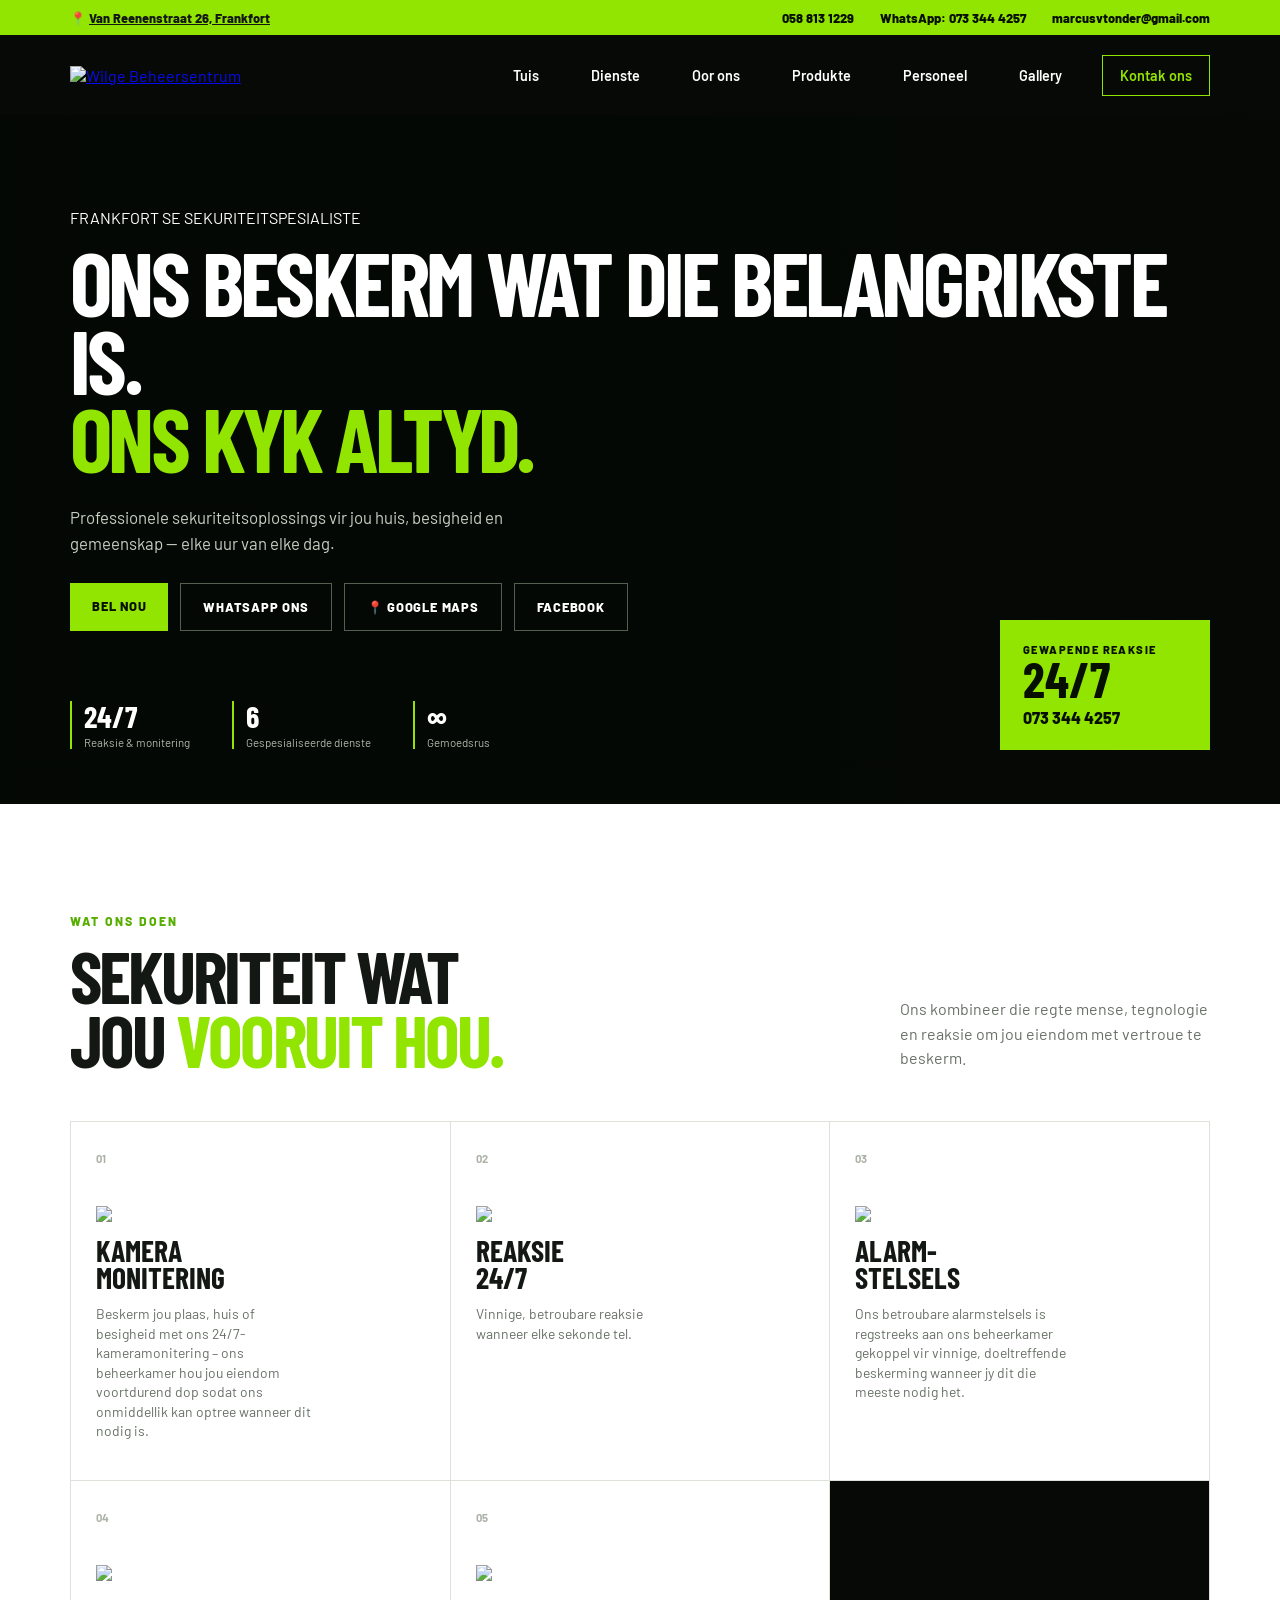
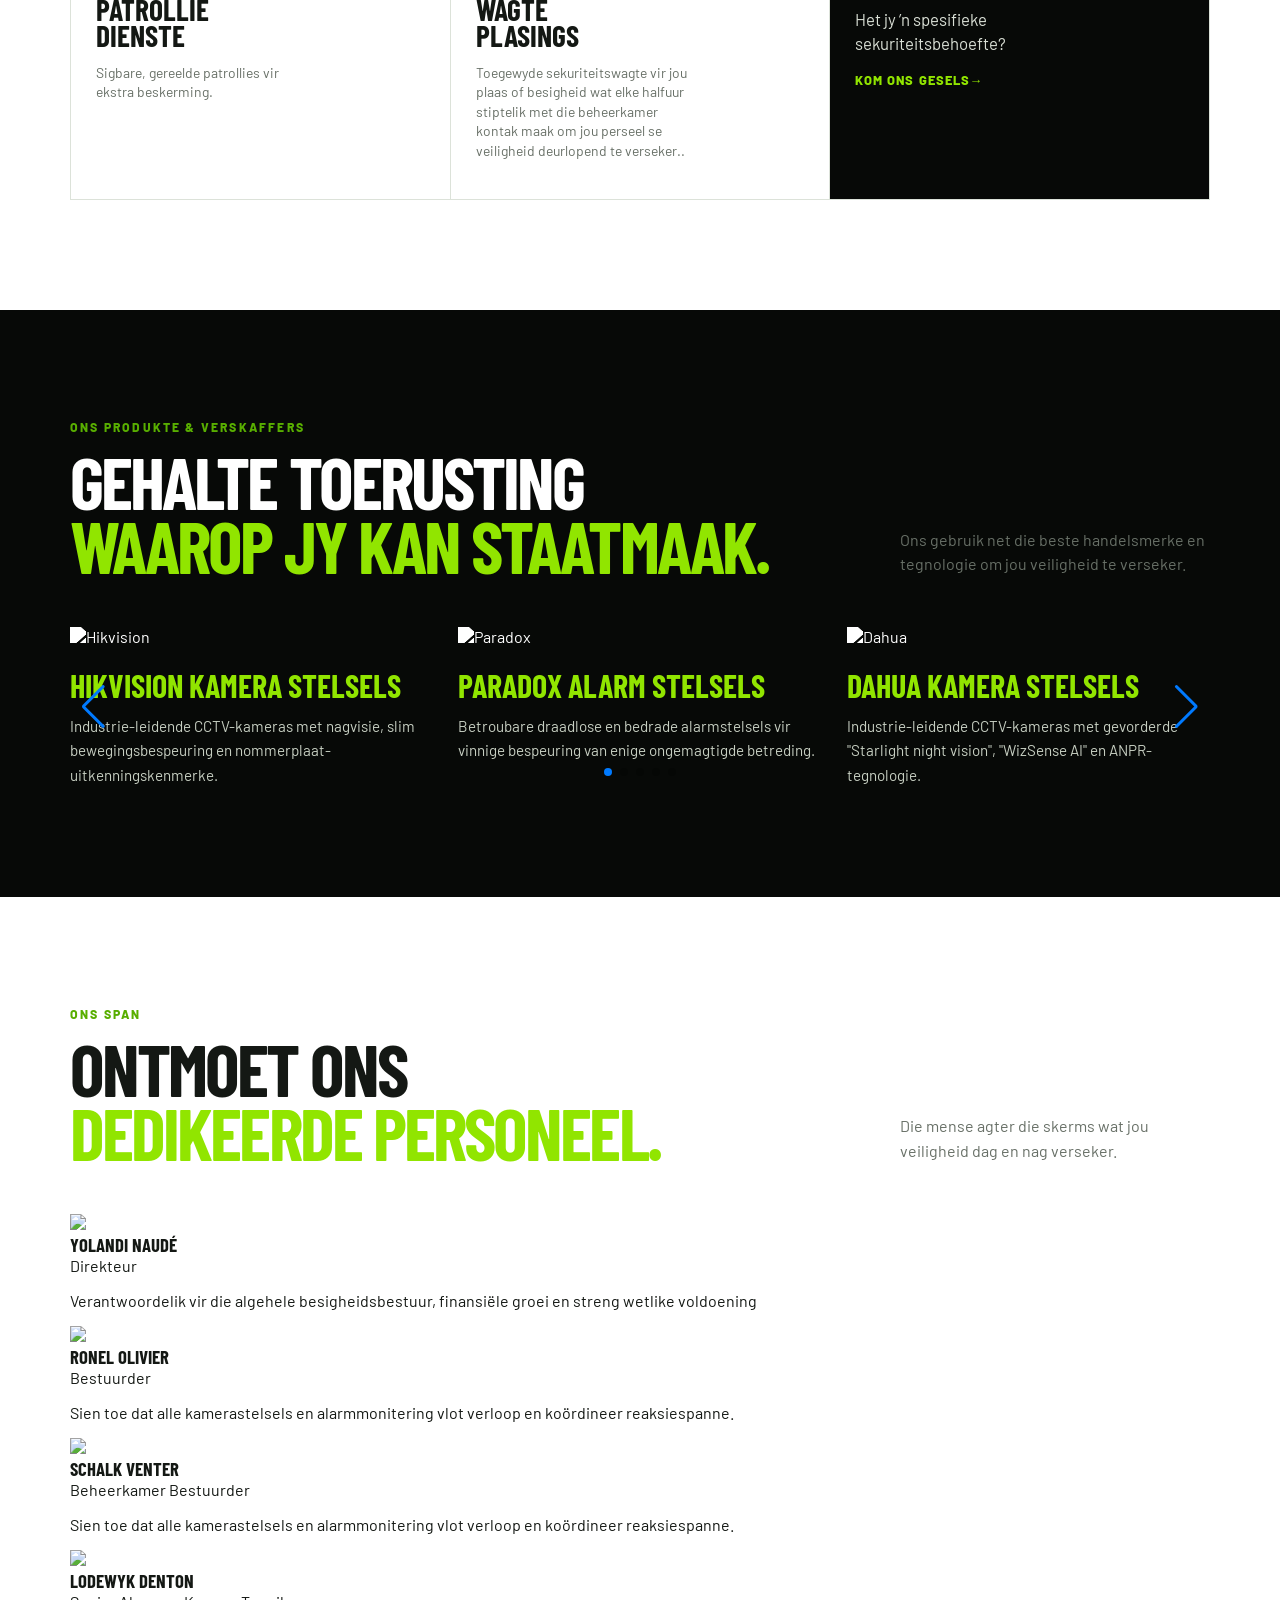
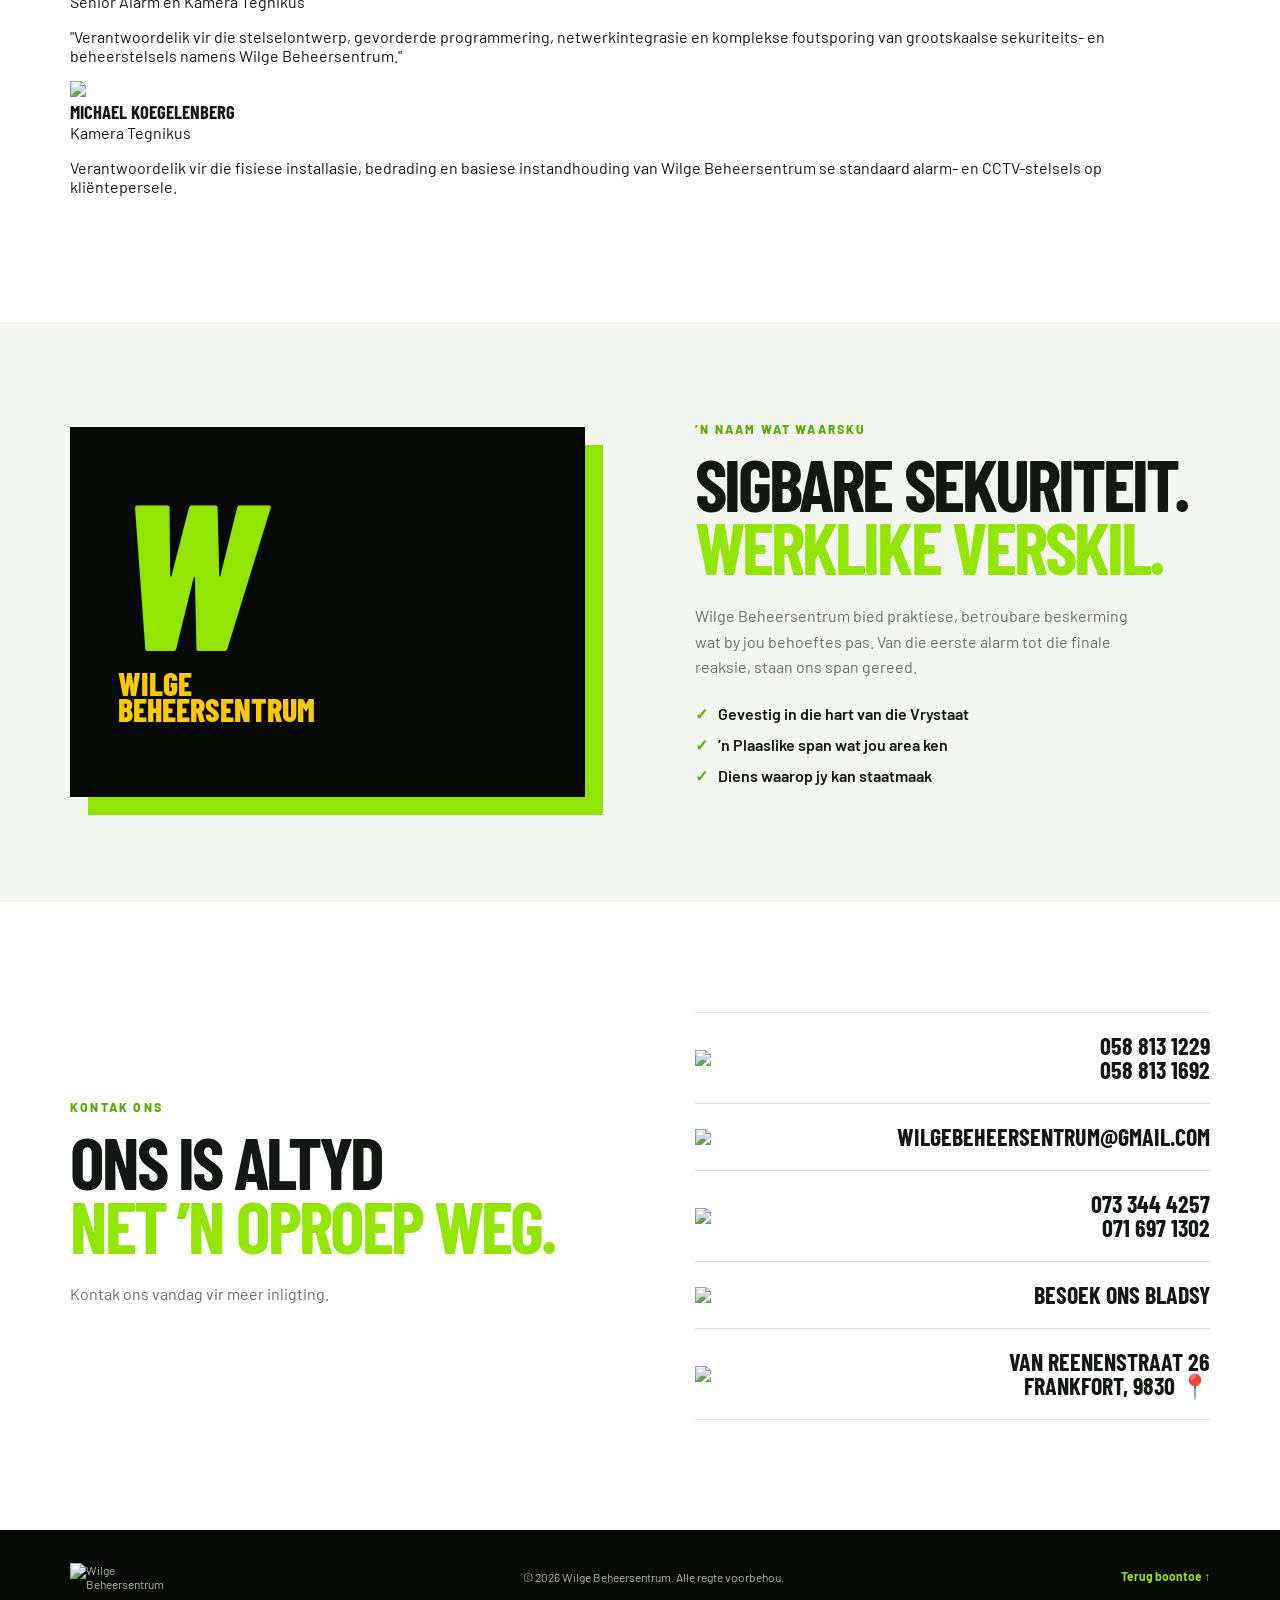
==== index.html @ 07fc5f42 "Add files via upload" ====
<!doctype html>
<html lang="af">
<head>
  <meta charset="UTF-8">
  <meta name="viewport" content="width=device-width, initial-scale=1.0">
  <meta name="description" content="Wilge Beheersentrum — 24/7 sekuriteitsdienste in Frankfort.">
  <title>Wilge Beheersentrum | Jou veiligheid. Ons prioriteit.</title>
  <link rel="preconnect" href="https://fonts.googleapis.com">
  <link rel="preconnect" href="https://fonts.gstatic.com" crossorigin>
  <link href="https://fonts.googleapis.com/css2?family=Barlow:wght@400;500;600;700;800&family=Barlow+Condensed:wght@600;700;800&display=swap" rel="stylesheet">
  <link rel="stylesheet" href="styles.css">
  <link rel="stylesheet" href="hero-background.css">
  <link rel="stylesheet" href="https://cdn.jsdelivr.net/npm/swiper@11/swiper-bundle.min.css" />
</head>

<body>
  <div class="topbar">
    <div class="wrap">
      <span>📍 <a href="https://www.google.com/maps/search/?api=1&query=26+Van+Reenen+St,+Frankfort,+9830" target="_blank" style="color: inherit; text-decoration: underline;">Van Reenenstraat 26, Frankfort</a></span>
      <a href="tel:+27588131229">058 813 1229</a>
      <a href="https://wa.me/27733444257" target="_blank">WhatsApp: 073 344 4257</a>
      <a href="mailto:marcusvtonder@gmail.com"> marcusvtonder@gmail.com </a>
      </a>
    </div>
  </div>

  <header>
    <div class="wrap nav">
      <a href="#tuis" class="logo">
        <img src="images/wilge-logo.jpeg" alt="Wilge Beheersentrum">
      </a>

      <nav>
  <a href="#tuis">Tuis</a>
  <a href="#dienste">Dienste</a>
  <a href="#oor-ons">Oor ons</a>
  <a href="#produkte">Produkte</a>
  <a href="#personeel">Personeel</a>
  <a href="gallery.html">Gallery</a>
  <a href="#kontak" class="contact-button">Kontak ons</a>
</nav>
    </div>
  </header>

  <main>
    <section id="tuis" class="hero">
      <div class="wrap hero-content"
        <p class="eyebrow">FRANKFORT SE SEKURITEITSPESIALISTE</p>
        <h1>Ons beskerm wat die belangrikste is.<br><em>Ons kyk altyd.</em></h1>
        <p class="intro">
          Professionele sekuriteitsoplossings vir jou huis, besigheid en
          gemeenskap — elke uur van elke dag.
        </p>

        <div class="buttons">
          <a class="button primary" href="tel:+27588131229">Bel nou</a>
          <a class="button secondary" href="https://wa.me/27733444257" target="_blank">WhatsApp Ons</a>
          <a class="button secondary" href="https://www.google.com/maps/search/?api=1&query=26+Van+Reenen+St,+Frankfort,+9830" target="_blank">📍 Google Maps</a>
          <a class="button secondary" href="https://www.facebook.com/profile.php?id=100090450564990" target="_blank">Facebook</a>
        </div>

        <div class="stats">
          <div><strong>24/7</strong><span>Reaksie & monitering</span></div>
          <div><strong>6</strong><span>Gespesialiseerde dienste</span></div>
          <div><strong>∞</strong><span>Gemoedsrus</span></div>
        </div>
      </div>

      <aside class="emergency">
        <span>GEWAPENDE REAKSIE</span>
        <strong>24/7</strong>
        <a href="tel:+27733444257">073 344 4257</a>
      </aside>
    </section>

    <section id="dienste" class="section services">
      <div class="wrap">
        <div class="heading">
          <div>
            <p class="eyebrow green">WAT ONS DOEN</p>
            <h2>Sekuriteit wat<br>jou <em>vooruit hou.</em></h2>
          </div>
          <p>Ons kombineer die regte mense, tegnologie en reaksie om jou eiendom met vertroue te beskerm.</p>
        </div>

        <div class="service-grid">
          <article>
            <b>01</b><i> <img src="images/security-camera.png" width="65"></i>
            <h3>Kamera<br>Monitering</h3>
            <p>Beskerm jou plaas, huis of besigheid met ons 24/7-kameramonitering – ons beheerkamer hou jou eiendom 
              voortdurend dop sodat ons onmiddellik kan optree wanneer dit nodig is.</p>
          </article>
          <article>
            <b>02</b><i> <img src="images/24-7.png" width="65"></i>
            <h3>Reaksie<br>24/7</h3>
            <p>Vinnige, betroubare reaksie wanneer elke sekonde tel.</p>
          </article>
          <article>
            <b>03</b><i> <img src="images/alarm.png" width="65"></i>
            <h3>Alarm-<br>stelsels</h3>
            <p>Ons betroubare alarmstelsels is regstreeks aan ons beheerkamer gekoppel vir vinnige, doeltreffende 
              beskerming wanneer jy dit die meeste nodig het.</p>
          </article>
          <article>
            <b>04</b><i> <img src="images/shield.png" width="65"></i>
            <h3>Patrollie<br>Dienste</h3>
            <p>Sigbare, gereelde patrollies vir ekstra beskerming.</p>
          </article>
          <article>
            <b>05</b><i><img src="images/security-agent.png" width="65"></i>
            <h3>Wagte<br>Plasings</h3>
            <p>Toegewyde sekuriteitswagte vir jou plaas of besigheid wat elke halfuur stiptelik met die beheerkamer 
              kontak maak om jou perseel se veiligheid deurlopend te verseker..</p>
          </article>
          <article class="service-cta">
            <p>Het jy ’n spesifieke sekuriteitsbehoefte?</p>
            <a href="#kontak">Kom ons gesels→</a> 
          </article>
        </div>
      </div>
    </section>


    <section id="produkte" class="section products-slider-section">
      <div class="wrap">
        <div class="heading">
          <div>
            <p class="eyebrow green">ONS PRODUKTE & VERSKAFFERS</p>
            <h2>Gehalte toerusting<br><em>waarop jy kan staatmaak.</em></h2>
          </div>
          <p>Ons gebruik net die beste handelsmerke en tegnologie om jou veiligheid te verseker.</p>
        </div>

        <!-- Swiper Carousel Container -->
        <div class="swiper mySwiper">
          <div class="swiper-wrapper">

            <!-- Produk 1 -->
            <div class="swiper-slide">
              <div class="slide-content">
                <img src="images/hikvision.png" alt="Hikvision">
                <h3>Hikvision Kamera Stelsels</h3>
                <p>Industrie-leidende CCTV-kameras met nagvisie, slim bewegingsbespeuring en nommerplaat-uitkenningskenmerke.</p>
              </div>
            </div>

            <!-- Produk 2 -->
            <div class="swiper-slide">
              <div class="slide-content">
                <img src="images/paradox.png" alt="Paradox">
                <h3>Paradox Alarm Stelsels</h3>
                <p>Betroubare draadlose en bedrade alarmstelsels vir vinnige bespeuring van enige ongemagtigde betreding.</p>
              </div>
            </div>

            <!-- Produk 3 -->
            <div class="swiper-slide">
              <div class="slide-content">
                <img src="images/dahua.png" alt="Dahua">
                <h3>Dahua Kamera Stelsels</h3>
                <p>Industrie-leidende CCTV-kameras met gevorderde "Starlight night vision", "WizSense AI" en ANPR-tegnologie.</p>
              </div>
            </div>

            <!-- Produk 4 (Voorbeeld van ekstra produk) -->
            <div class="swiper-slide">
              <div class="slide-content">
                <h3>Toegangsbeheer</h3>
                <p>Moderne biometriese en elektroniese hek- en deurbeheerstelsels vir veilige toegang tot jou perseel.</p>
              </div>
            </div>  

              <!-- Produk 4 (Voorbeeld van ekstra produk) -->
            <div class="swiper-slide">
              <div class="slide-content">
                <h3>Tiandy Kamera Stelsels</h3>
                <p>Moderne biometriese en elektroniese hek- en deurbeheerstelsels vir veilige toegang tot jou perseel.</p>
              </div>
            </div>
            

          </div>

          <!-- Navigasie Knoppies en Kolletjies -->
          <div class="swiper-pagination"></div>
          <div class="swiper-button-next"></div>
          <div class="swiper-button-prev"></div>
        </div>

      </div>
    </section>


    <section id="personeel" class="section staff">
      <div class="wrap">
        <div class="heading">
          <div>
            <p class="eyebrow green">ONS SPAN</p>
            <h2>Ontmoet ons<br><em>dedikeerde personeel.</em></h2>
          </div>
          <p>Die mense agter die skerms wat jou veiligheid dag en nag verseker.</p>
        </div>


        <div class="staff-grid">
          <!-- Personeellid 1 -->
          <article class="staff-card">
            <div class="staff-photo">
              <!-- Plaas jou foto se naam hier onder, of gebruik 'n placeholder -->
              <img src="images/personeel-1.jpg">
            </div>
            <div class="staff-info">
              <h3> YOLANDI NAUDÉ </h3>
              <span class="role"> Direkteur </span>
              <p> Verantwoordelik vir die algehele besigheidsbestuur, finansiële groei en streng wetlike voldoening </p>
            </div>
          </article>


        <div class="staff-grid">
          <!-- Personeellid 2 -->
          <article class="staff-card">
            <div class="staff-photo">
              <!-- Plaas jou foto se naam hier onder, of gebruik 'n placeholder -->
              <img src="images/personeel-1.jpg">
            </div>
            <div class="staff-info">
              <h3> RONEL OLIVIER </h3>
              <span class="role"> Bestuurder</span>
              <p>Sien toe dat alle kamerastelsels en alarmmonitering vlot verloop en koördineer reaksiespanne.</p>
            </div>
          </article>


        <div class="staff-grid">
          <!-- Personeellid 3 -->
          <article class="staff-card">
            <div class="staff-photo">
              <!-- Plaas jou foto se naam hier onder, of gebruik 'n placeholder -->
              <img src="images/personeel-1.jpg"
            </div>
            <div class="staff-info">
              <h3> SCHALK VENTER</h3>
              <span class="role">Beheerkamer Bestuurder</span>
              <p>Sien toe dat alle kamerastelsels en alarmmonitering vlot verloop en koördineer reaksiespanne.</p>
            </div>
          </article>

          <!-- Personeellid 4 -->
          <article class="staff-card">
            <div class="staff-photo">
              <img src="images/personeel-2.jpg">
            </div>
            <div class="staff-info">
              <h3> LODEWYK DENTON </h3>
              <span class="role"> Senior Alarm en Kamera Tegnikus </span>
              <p> "Verantwoordelik vir die stelselontwerp, gevorderde programmering, netwerkintegrasie en komplekse foutsporing van 
                grootskaalse sekuriteits- en beheerstelsels namens Wilge Beheersentrum."</p>
            </div>
          </article>

          <!-- Personeellid 5 -->
          <article class="staff-card">
            <div class="staff-photo">
              <img src="images/personeel-3.jpg">
            </div>
            <div class="staff-info">
              <h3> MICHAEL KOEGELENBERG</h3>
              <span class="role"> Kamera Tegnikus </span>
              <p> Verantwoordelik vir die fisiese installasie, bedrading en basiese instandhouding van Wilge Beheersentrum se 
                standaard alarm- en CCTV-stelsels op kliëntepersele.</p>
            </div>
          </article>
        </div>
      </div>
    </section>

    <section id="oor-ons" class="about">
      <div class="wrap about-grid">
        <div class="brand-panel">
          <span>W</span>
          <p>Wilge<br>Beheersentrum</p>
        </div>

        <div>
          <p class="eyebrow green">’N NAAM WAT WAARSKU</p>
          <h2>Sigbare sekuriteit.<br><em>Werklike verskil.</em></h2>
          <p class="body-copy">
            Wilge Beheersentrum bied praktiese, betroubare beskerming wat by jou behoeftes pas.
            Van die eerste alarm tot die finale reaksie, staan ons span gereed.
          </p>
          <ul>
            <li>Gevestig in die hart van die Vrystaat</li>
            <li>’n Plaaslike span wat jou area ken</li>
            <li>Diens waarop jy kan staatmaak</li>
          </ul>
        </div>
      </div>
    </section>

    <section id="kontak" class="section contact">
      <div class="wrap contact-grid">
        <div>
          <p class="eyebrow green">KONTAK ONS</p>
          <h2>Ons is altyd<br><em>net ’n oproep weg.</em></h2>
          <p class="body-copy">Kontak ons vandag vir meer inligting.</p>
        </div>

        <div class="details">
          <a href="tel:+27588131229">
            <img src="images/landline.png" width="55">
            <strong>058 813 1229<br>058 813 1692</strong>
          </a>

          <a href="mailto:wilgebeheersentrum@gmail.com">
            <img src="images/email.png" width="55">
            <strong>wilgebeheersentrum@gmail.com</strong>
          </a>

          <a href="https://wa.me/27733444257" target="_blank">
            <img src="images/whatsapp.png" width="55">
            <strong>073 344 4257<br> 071 697 1302</strong>
          </a>

          <a href="https://www.facebook.com/profile.php?id=61595170798597" target="_blank">
            <img src="images/facebook.png" width="55">
            <strong>Besoek Ons Bladsy</strong>
          </a>

          <a href="https://www.google.com/maps/search/?api=1&query=26+Van+Reenen+St,+Frankfort,+9830" target="_blank">
            <img src="images/maps-and-flags.png" width="55">
            <strong>Van Reenenstraat 26<br>Frankfort, 9830 📍</strong>
          </a>

        </div>
      </div>
    </section>
  </main>

  <footer>
    <div class="wrap footer">
      <img src="images/wilge-logo.jpeg" alt="Wilge Beheersentrum">
      <p>© 2026 Wilge Beheersentrum. Alle regte voorbehou.</p>
      <a href="#tuis">Terug boontoe ↑</a>
    </div>
  </footer>

  <!-- SWIPER JS SKRIP -->
  <script src="https://cdn.jsdelivr.net/npm/swiper@11/swiper-bundle.min.js"></script>
  <script>
    const swiper = new Swiper('.mySwiper', {
      slidesPerView: 1,
      spaceBetween: 20,
      loop: true,
      autoplay: {
        delay: 4000,
        disableOnInteraction: false,
      },
      pagination: {
        el: '.swiper-pagination',
        clickable: true,
      },
      navigation: {
        nextEl: '.swiper-button-next',
        prevEl: '.swiper-button-prev',
      },
      breakpoints: {
        640: {
          slidesPerView: 2,
          spaceBetween: 20,
        },
        1024: {
          slidesPerView: 3,
          spaceBetween: 25,
        },
      },
    });
  </script>

</body>
</html>
---- styles.css ----
:root {
  --green: #91e500;
  --dark-green: #58ae00;
  --yellow: #ffc900;
  --black: #070907;
  --text: #141814;
  --muted: #687067;
  --line: #dce2d9;
  --light: #f4f7f1;
}

* { box-sizing: border-box; }
html { scroll-behavior: smooth; }
body { margin: 0; color: var(--text); font-family: Barlow, Arial, sans-serif; }
.wrap { width: min(1140px, calc(100% - 40px)); margin: auto; }

.topbar { background: var(--green); }
.topbar .wrap { min-height: 35px; display: flex; align-items: center; gap: 26px; font-size: .80rem; font-weight: 800; }
.topbar span { margin-right: auto; }
.topbar a { color: #071000; text-decoration: none; }

header { height: 80px; background: var(--black); position: sticky; top: 0; z-index: 10; }
.nav { height: 100%; display: flex; justify-content: space-between; align-items: center; }
.logo img { display: block; width: 180px; mix-blend-mode: screen; }
nav { display: flex; align-items: center; gap: 28px; }
nav a { color: white; font-size: .9rem; font-weight: 700; text-decoration: none; }
nav a:hover { color: var(--green); }
.contact-button { color: var(--green) !important; padding: 11px 17px; border: 1px solid var(--green); }

.hero { min-height: 625px; position: relative; overflow: hidden; color: white; background: var(--black); }
.hero::before {
  content: ""; position: absolute; inset: 0;
  background:
    linear-gradient(90deg, rgba(5,8,5,.97), rgba(5,8,5,.75), rgba(5,8,5,.97)),
    linear-gradient(90deg, transparent 49.8%, rgba(145,229,0,.08) 50%, transparent 50.2%);
  background-size: auto, 65px 100%;
}
.hero-content { position: relative; padding: 93px 0 55px; }
.eyebrow { margin: 0 0 16px; color: var(--yellow); font-size: .76rem; font-weight: 800; letter-spacing: .18em; }
.green { color: var(--dark-green); }

h1, h2, h3 {
  margin: 0;
  font-family: "Barlow Condensed", sans-serif;
  text-transform: uppercase;
}
h1 { font-size: clamp(3.8rem, 7vw, 6.5rem); line-height: .87; letter-spacing: -.04em; }
h2 { font-size: clamp(3.2rem, 5.7vw, 5.1rem); line-height: .87; letter-spacing: -.04em; }
em { color: var(--green); font-style: normal; }

.intro { max-width: 480px; color: #c6cec1; font-size: 1.05rem; line-height: 1.55; margin: 27px 0; }
.buttons { display: flex; gap: 12px; }
.button { padding: 15px 22px; font-weight: 800; font-size: .8rem; letter-spacing: .06em; text-transform: uppercase; text-decoration: none; }
.primary { background: var(--green); color: #071000; }
.secondary { border: 1px solid #53604f; color: white; }

.stats { display: flex; gap: 42px; margin-top: 70px; }
.stats div { padding-left: 12px; border-left: 2px solid var(--green); display: flex; flex-direction: column; }
.stats strong { font-family: "Barlow Condensed"; font-size: 1.9rem; line-height: 1; }
.stats span { color: #aeb7aa; font-size: .72rem; margin-top: 4px; }

.emergency { position: absolute; right: max(30px, calc((100vw - 1140px)/2)); bottom: 54px; width: 210px; padding: 23px; display: flex; flex-direction: column; background: var(--green); color: #071000; }
.emergency span { font-size: .7rem; font-weight: 800; letter-spacing: .13em; }
.emergency strong { font-family: "Barlow Condensed"; font-size: 3.1rem; line-height: .9; }
.emergency a { margin-top: 8px; color: inherit; text-decoration: none; font-weight: 800; }

.section { padding: 110px 0; }
.heading { display: flex; justify-content: space-between; align-items: end; gap: 30px; margin-bottom: 50px; }
.heading > p { width: 310px; margin: 0; color: var(--muted); line-height: 1.55; }

.service-grid { display: grid; grid-template-columns: repeat(3, 1fr); border-top: 1px solid var(--line); border-left: 1px solid var(--line); }
.service-grid article { min-height: 255px; padding: 25px; border-right: 1px solid var(--line); border-bottom: 1px solid var(--line); }
.service-grid b { color: #aab1a6; font-size: .7rem; }
.service-grid i { display: block; margin: 21px 0 8px; color: var(--dark-green); font-family: "Barlow Condensed"; font-size: 2.2rem; font-style: normal; font-weight: 800; }
.service-grid small { font-size: .8rem; }
.service-grid h3 { font-size: 1.85rem; line-height: .9; }
.service-grid article p { max-width: 220px; color: var(--muted); font-size: .87rem; line-height: 1.4; }
.service-cta { display: flex; flex-direction: column; justify-content: center; background: var(--black); }
.service-cta p { color: #d9dfd5 !important; font-size: 1.05rem !important; }
.service-cta a { color: var(--green); font-size: .8rem; font-weight: 800; letter-spacing: .08em; text-decoration: none; text-transform: uppercase; }

.about { padding: 100px 0; background: var(--light); }
.about-grid, .contact-grid { display: grid; grid-template-columns: 1fr 1fr; gap: 110px; align-items: center; }
.brand-panel { min-height: 370px; padding: 48px; display: flex; flex-direction: column; justify-content: center; overflow: hidden; background: var(--black); box-shadow: 18px 18px 0 var(--green); }
.brand-panel span { color: var(--green); font-family: "Barlow Condensed"; font-size: 13rem; font-style: italic; font-weight: 800; line-height: .65; letter-spacing: -.1em; }
.brand-panel p { margin: 35px 0 0; color: var(--yellow); font-family: "Barlow Condensed"; font-size: 2rem; font-weight: 800; line-height: .8; text-transform: uppercase; }
.body-copy { max-width: 460px; color: var(--muted); line-height: 1.6; margin: 24px 0; }
ul { padding: 0; list-style: none; }
li { margin: 11px 0; font-weight: 600; }
li::before { content: "✓"; margin-right: 10px; color: var(--dark-green); font-weight: 900; }

.contact { background: white; }
.details { border-top: 1px solid var(--line); }
.details > a, .details > div { display: flex; justify-content: space-between; align-items: center; padding: 21px 0; border-bottom: 1px solid var(--line); color: var(--text); text-decoration: none; }
.details span { color: var(--muted); font-size: .71rem; font-weight: 800; letter-spacing: .12em; }
.details strong { font-family: "Barlow Condensed"; font-size: 1.5rem; line-height: 1; text-align: right; text-transform: uppercase; }
.details a:hover strong { color: var(--dark-green); }

footer { padding: 28px 0; background: var(--black); color: #aeb5a9; }
.footer { display: flex; align-items: center; justify-content: space-between; font-size: .75rem; }
.footer img { width: 115px; mix-blend-mode: screen; }
.footer a { color: var(--green); font-weight: 700; text-decoration: none; }

@media (max-width: 760px) {
  .topbar .wrap { justify-content: center; gap: 13px; font-size: .64rem; }
  .topbar span { display: none; }
  header { height: auto; }
  .nav { min-height: 66px; flex-wrap: wrap; padding: 12px 0; }
  .logo img { width: 140px; }
  nav { gap: 12px; flex-wrap: wrap; justify-content: flex-end; }
  nav a { font-size: .75rem; }
  .contact-button { padding: 7px 9px; }

  .hero { min-height: 630px; }
  .hero-content { padding: 70px 0 35px; }
  .emergency { display: none; }
  .stats { gap: 17px; margin-top: 55px; }
  .stats span { font-size: .62rem; }

  .section { padding: 75px 0; }
  .heading, .about-grid, .contact-grid { display: block; }
  .heading > p { width: auto; margin-top: 24px; }
  .service-grid { grid-template-columns: 1fr 1fr; }
  .service-grid article { min-height: 220px; padding: 18px; }
  .about { padding: 75px 0; }
  .brand-panel { min-height: 300px; margin: 0 14px 48px 0; }
  .details { margin-top: 42px; }
  .footer { gap: 10px; }
}

@media (max-width: 430px) {
  .service-grid { grid-template-columns: 1fr; }
  h1 { font-size: 3.55rem; }
  .footer p { font-size: .62rem; text-align: center; }
}
.service-grid article img.diens-foto {
  width: 100%;
  height: 160px;
  object-fit: cover;
  border-radius: 4px;
  margin-bottom: 12px;
}

/* Slideshow Styl */
.products-slider-section {
  background: var(--black);
  color: white;
}

.slideshow-container {
  max-width: 800px;
  position: relative;
  margin: auto;
  background: #111511;
  border: 1px solid #283325;
  border-left: 4px solid var(--green);
  padding: 40px 20px;
  border-radius: 4px;
}

.mySlide {
  display: none;
  text-align: center;
}

.slide-content img {
  max-height: 90px;
  max-width: 200px;
  object-fit: contain;
  margin-bottom: 20px;
  filter: brightness(0) invert(1); /* Maak grys/swart logo's wit op die donker agtergrond */
}

.slide-content h3 {
  font-size: 2rem;
  color: var(--green);
  margin-bottom: 10px;
}

.slide-content p {
  color: #c6cec1;
  max-width: 550px;
  margin: 0 auto;
  font-size: 0.95rem;
  line-height: 1.6;
}

/* Kolletjies vir navigasie */
.dot {
  cursor: pointer;
  height: 12px;
  width: 12px;
  margin: 0 4px;
  background-color: #384236;
  border-radius: 50%;
  display: inline-block;
  transition: background-color 0.6s ease;
}

.active, .dot:hover {
  background-color: var(--green);
}

/* Fading animasie */
.fade {
  animation-name: fade;
  animation-duration: 1.5s;
}

@keyframes fade {
  from {opacity: .4} 
  to {opacity: 1}
}

/* Pyltjies vir Slideshow Navigasie */
.prev, .next {
  cursor: pointer;
  position: absolute;
  top: 50%;
  transform: translateY(-50%);
  padding: 12px 16px;
  color: var(--green);
  font-weight: bold;
  font-size: 22px;
  transition: 0.3s ease;
  border-radius: 4px;
  user-select: none;
  z-index: 10;
  background: rgba(0, 0, 0, 0.4);
}

.next {
  right: 10px;
}

.prev {
  left: 10px;
}

.prev:hover, .next:hover {
  background-color: var(--green);
  color: #071000;
}

/* Galery Bladsy Styl */
.gallery-section {
  background-color: var(--black);
}

.gallery-grid {
  display: grid;
  grid-template-columns: repeat(auto-fill, minmax(280px, 1fr));
  gap: 20px;
}

.gallery-item {
  position: relative;
  height: 240px;
  overflow: hidden;
  border-radius: 4px;
  border: 1px solid var(--line);
  background: #151814;
}

.gallery-item img {
  width: 100%;
  height: 100%;
  object-fit: cover;
  transition: transform 0.4s ease, filter 0.4s ease;
  cursor: pointer;
}

.gallery-item img:hover {
  transform: scale(1.05);
  filter: brightness(1.1);
}

@media (max-width: 760px) {
  .gallery-grid {
    grid-template-columns: repeat(2, 1fr);
    gap: 12px;
  }
  
  .gallery-item {
    height: 160px;
  }
}

/* Navigasie skakels se basis styl */
nav a {
  color: #ffffff !important; /* Maak alle skakels wit */
  text-decoration: none;
  font-weight: 600;
  padding: 6px 12px;
  transition: all 0.2s ease;
}

/* Wanneer mens oor skakels sweef */
nav a:hover {
  color: var(--green) !important;
}

/* Slegs die aktiewe bladsy se skakel (groen blokkie) */
nav a.active {
  background-color: var(--green);
  color: #071000 !important; /* Swart teks slegs binne die groen blokkie */
  border-radius: 3px;
}

/* Styl vir die Oor Ons Foto */
.brand-panel-photo {
  min-height: 370px;
  height: 100%;
  position: relative;
  box-shadow: 18px 18px 0 var(--green);
  border-radius: 4px;
  overflow: hidden;
}

.brand-panel-photo img {
  width: 100%;
  height: 100%;
  object-fit: cover;
  display: block;
}

@media (max-width: 760px) {
  .brand-panel-photo {
    min-height: 250px;
    margin: 0 18px 48px 0;
  }
}
---- hero-background.css ----
/* Bakkie-agtergrond vir die tuisblad */
.hero {
  background-image: linear-gradient(90deg, rgba(3, 8, 4, .96) 0%, rgba(3, 8, 4, .84) 42%, rgba(3, 8, 4, .36) 100%), url("images/wilge-bakkies3.png");
  background-position: center, center;
  background-repeat: no-repeat, no-repeat;
  background-size: cover, cover;
}

.hero::before {
  background: linear-gradient(90deg, rgba(5, 8, 5, .22), rgba(5, 8, 5, .05));
}

@media (max-width: 760px) {
  .hero {
    background-image: linear-gradient(180deg, rgba(3, 8, 4, .94) 0%, rgba(3, 8, 4, .72) 100%), url("images/wilge-bakkies3.png");
    background-position: center, 63% center;
  }
}
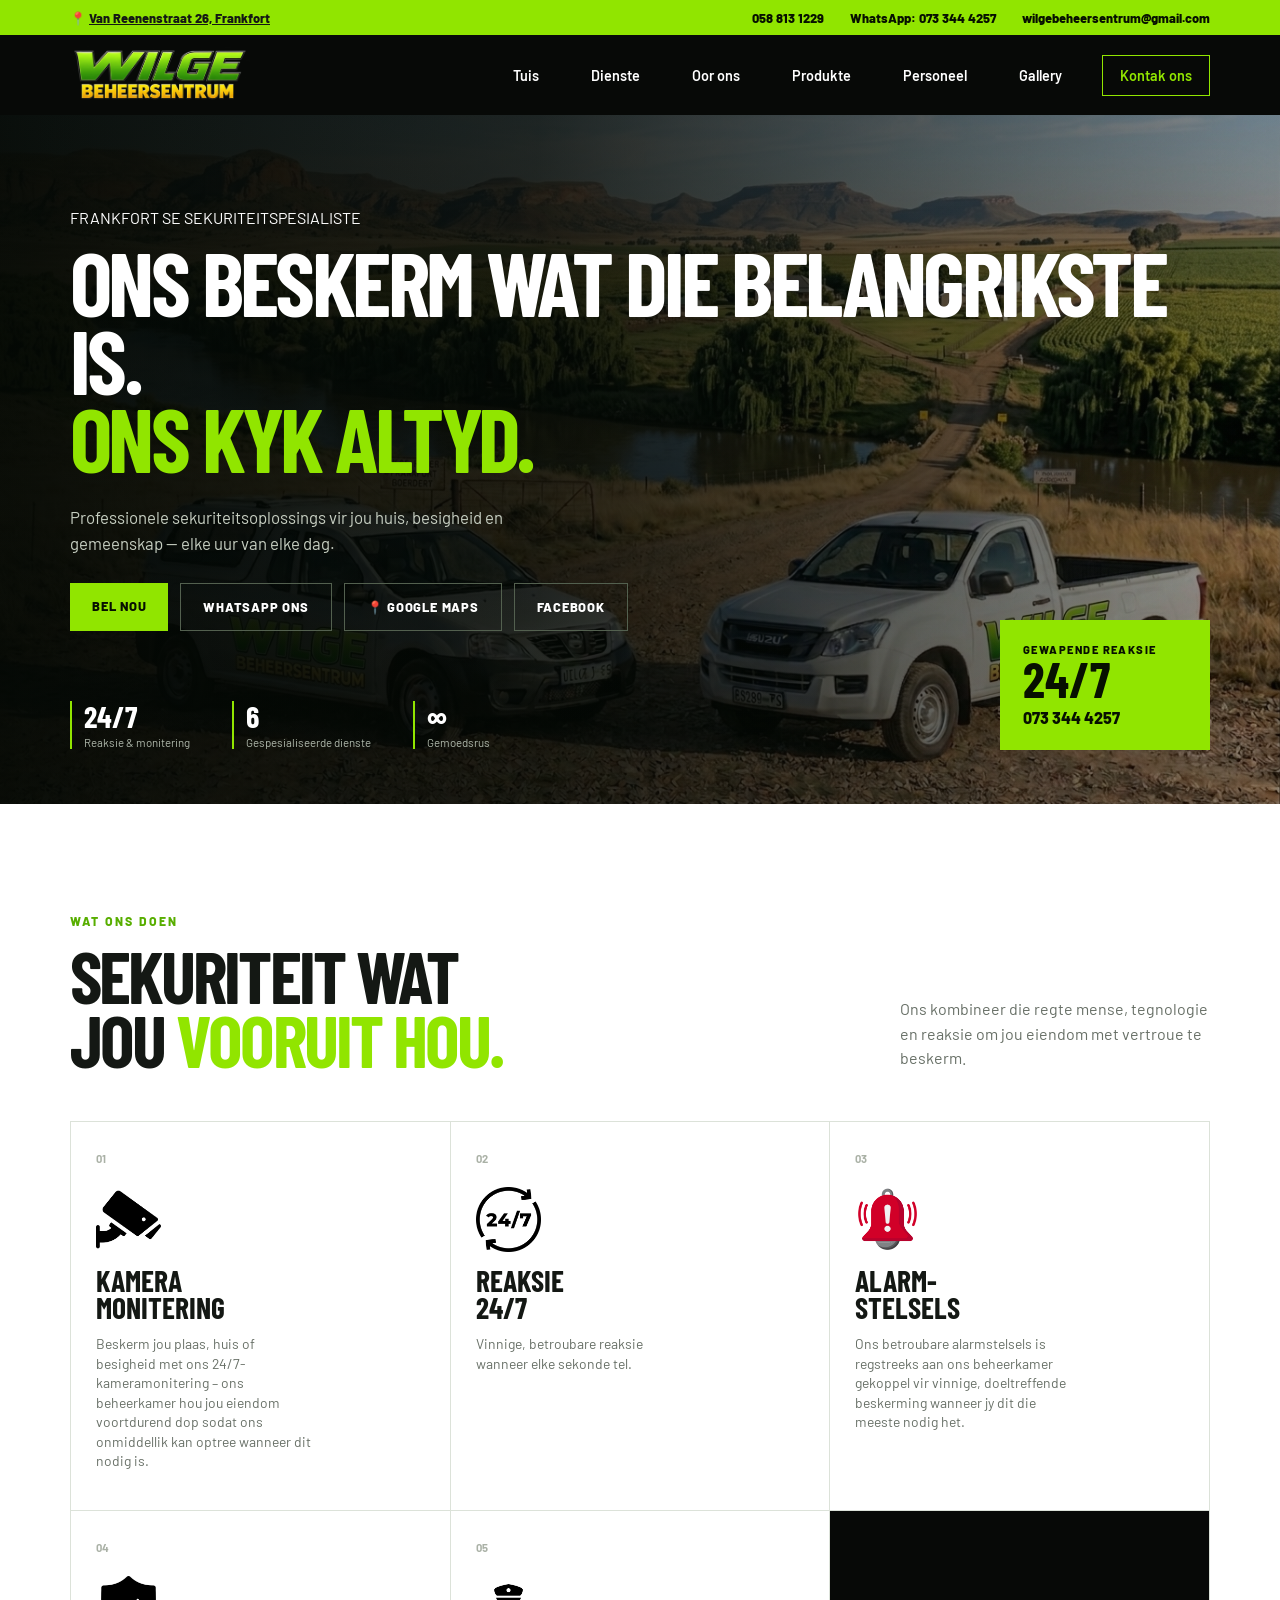
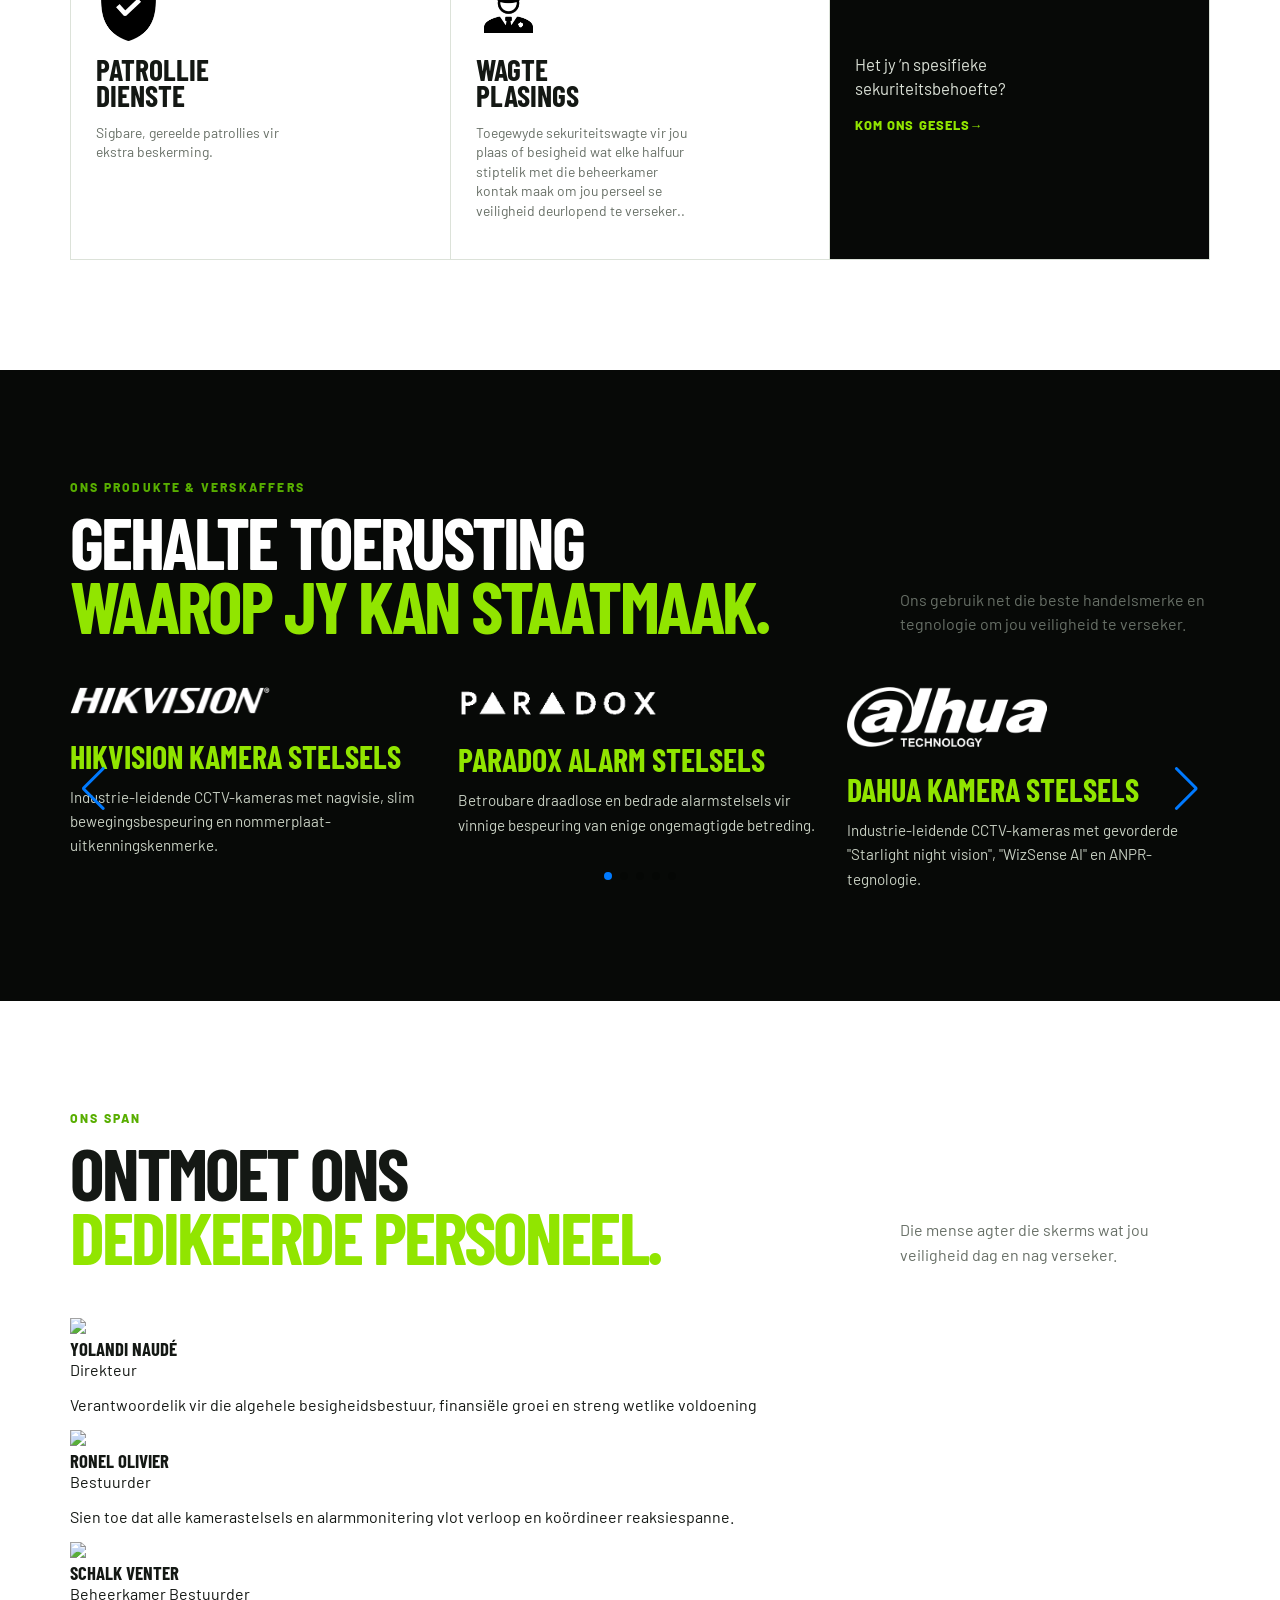
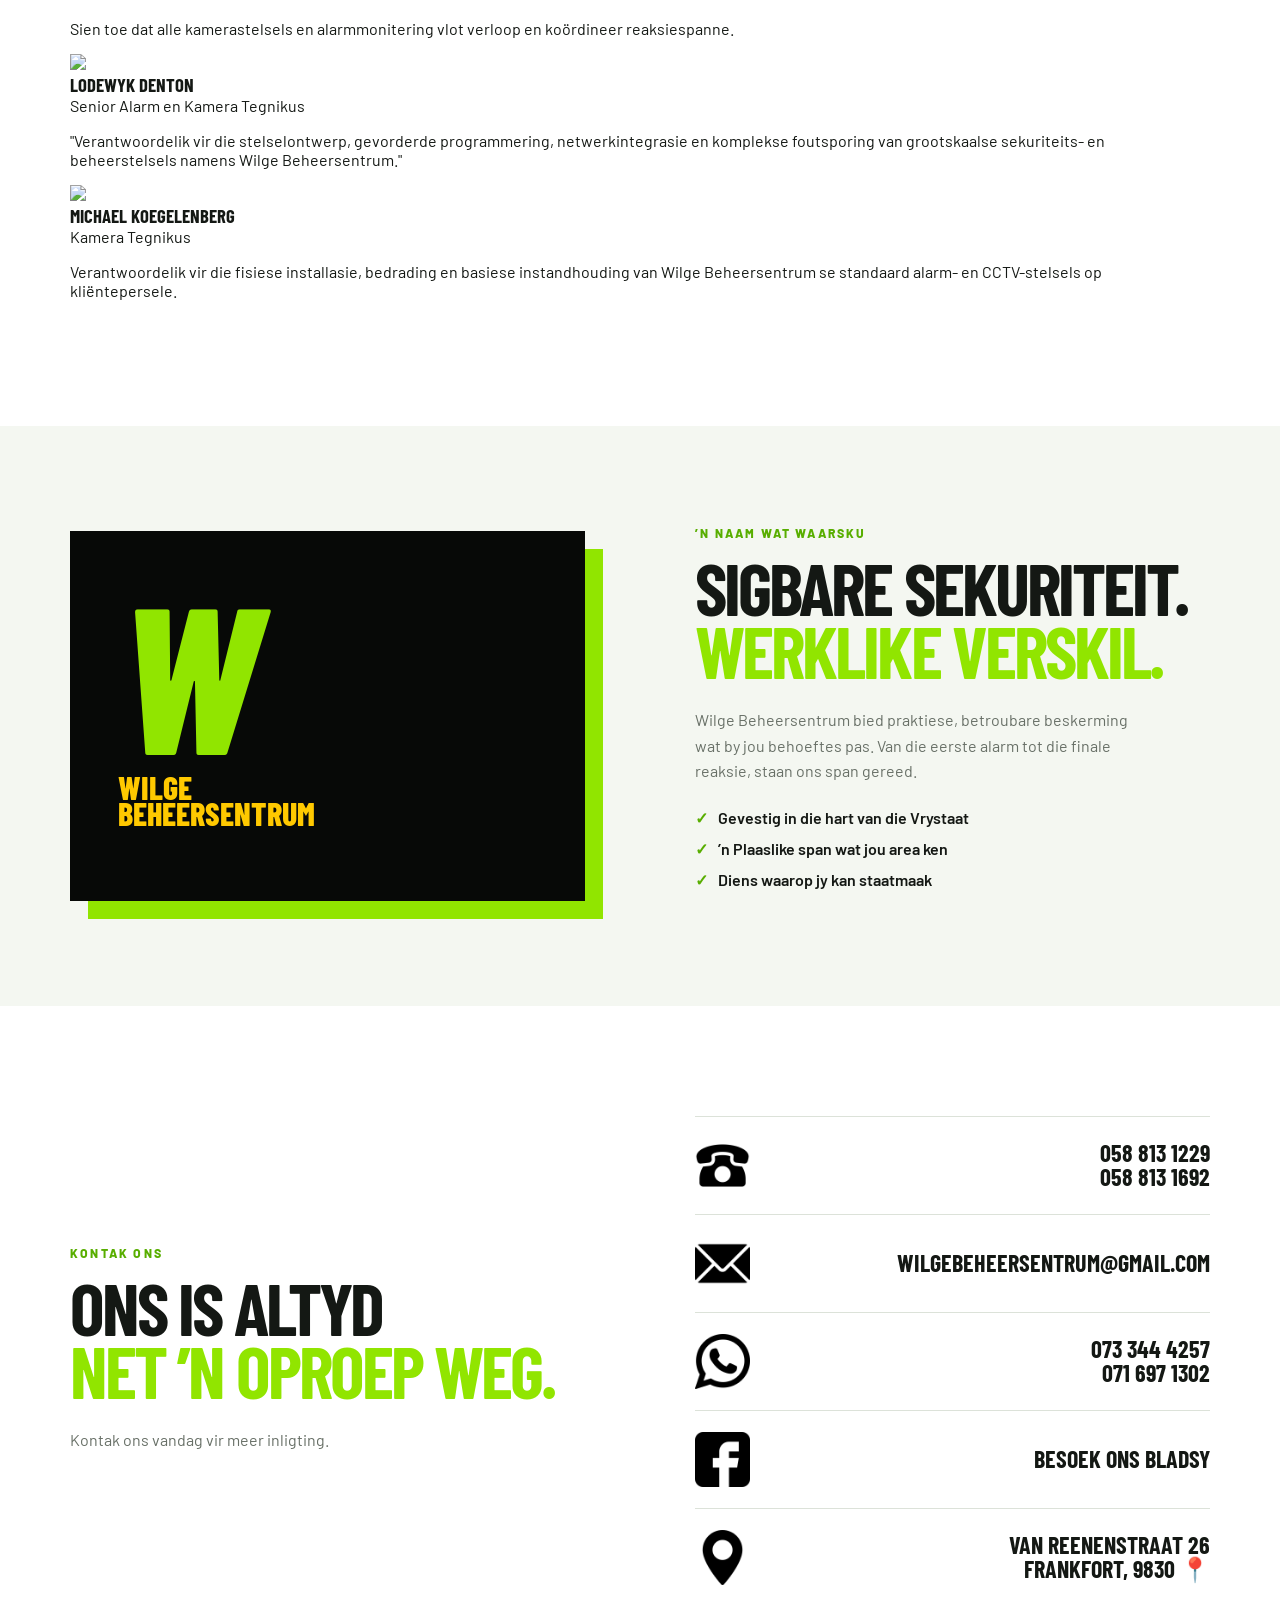
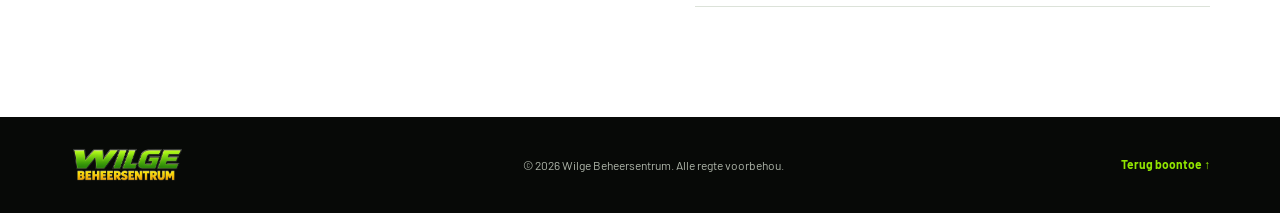
==== commit df1e4c36: "Update email contact in index.html" ====
--- a/index.html
+++ b/index.html
@@ -19,7 +19,7 @@
       <span>📍 <a href="https://www.google.com/maps/search/?api=1&query=26+Van+Reenen+St,+Frankfort,+9830" target="_blank" style="color: inherit; text-decoration: underline;">Van Reenenstraat 26, Frankfort</a></span>
       <a href="tel:+27588131229">058 813 1229</a>
       <a href="https://wa.me/27733444257" target="_blank">WhatsApp: 073 344 4257</a>
-      <a href="mailto:marcusvtonder@gmail.com"> marcusvtonder@gmail.com </a>
+      <a href="mailto:wilgebeheersentrum@gmail.com"> wilgebeheersentrum@gmail.com </a>
       </a>
     </div>
   </div>
@@ -378,4 +378,4 @@
   </script>
 
 </body>
-</html>+</html>
